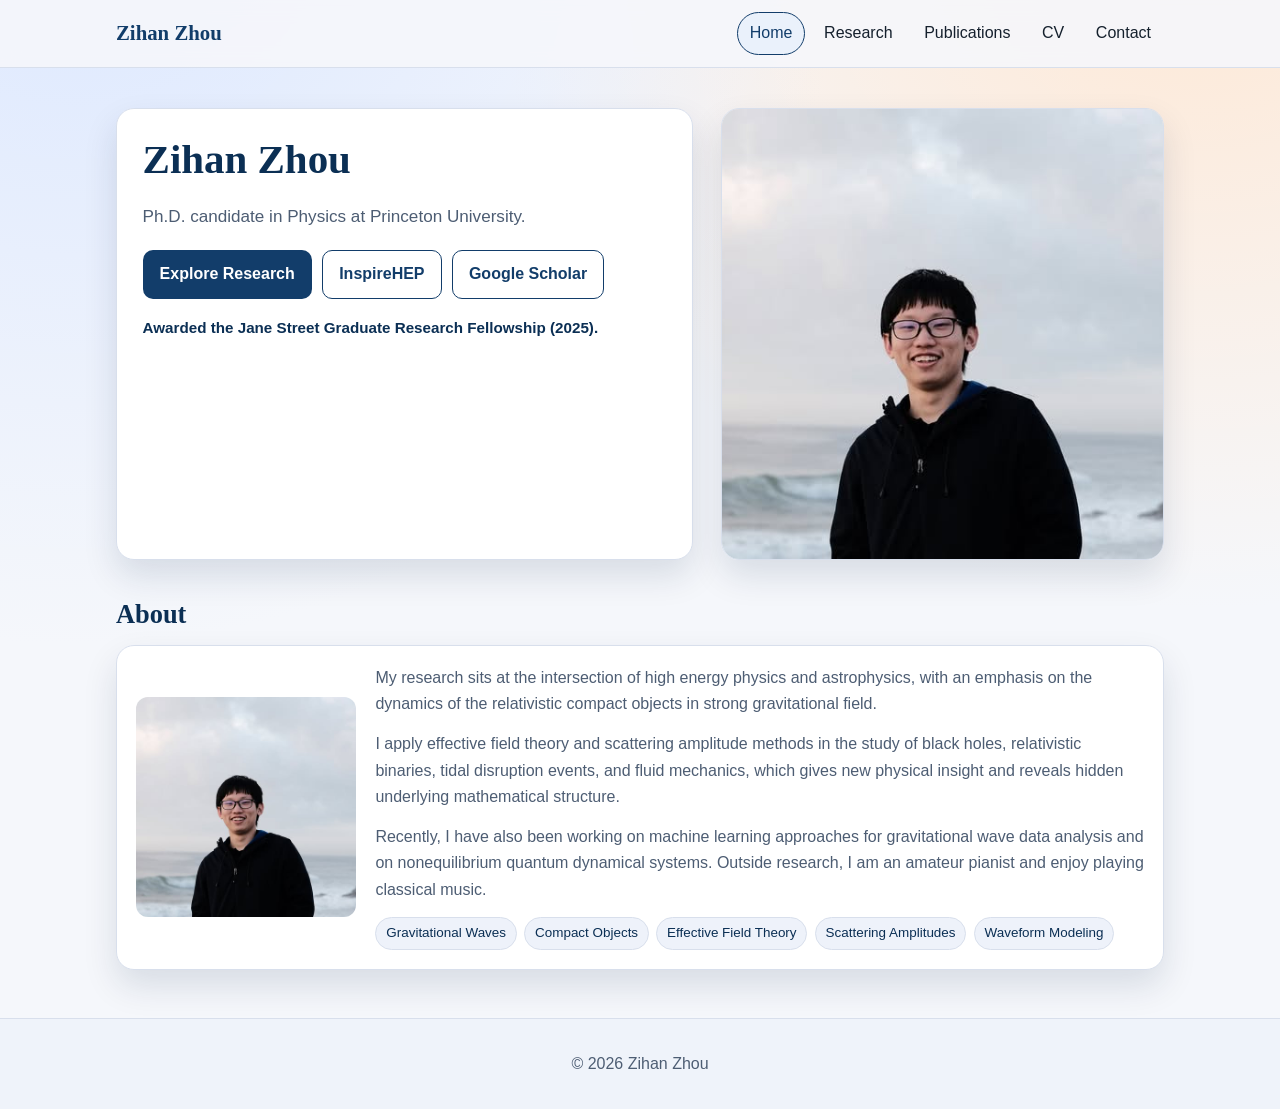
==== index.html @ 956c6ccf "Initial personal website" ====
<!DOCTYPE html>
<html lang="en">
<head>
  <meta charset="UTF-8">
  <meta name="viewport" content="width=device-width, initial-scale=1.0">
  <meta name="description" content="Zihan Zhou - Ph.D. candidate in theoretical physics at Princeton University, focused on gravitational wave physics and compact binaries.">
  <title>Zihan Zhou | Gravitational Wave Theory</title>
  <link rel="stylesheet" href="style.css">
</head>
<body>
  <nav class="site-nav">
    <div class="site-nav-inner">
      <a class="brand" href="index.html">Zihan Zhou</a>
      <ul class="nav-links">
        <li><a class="active" href="index.html">Home</a></li>
        <li><a href="research.html">Research</a></li>
        <li><a href="publications.html">Publications</a></li>
        <li><a href="cv.html">CV</a></li>
        <li><a href="contact.html">Contact</a></li>
      </ul>
    </div>
  </nav>

  <main>
    <header class="hero">
      <div class="hero-text" data-animate style="--delay: 0.05s;">
        <h1>Zihan Zhou</h1>
        <p class="lead">
          Ph.D. candidate in Physics at Princeton University.
        </p>
        <div class="actions">
          <a class="btn primary" href="research.html">Explore Research</a>
          <a class="btn ghost" href="https://inspirehep.net/authors/1829935?ui-citation-summary=true" target="_blank" rel="noopener">InspireHEP</a>
          <a class="btn ghost" href="https://scholar.google.com/citations?user=hZ7gmYwAAAAJ&amp;hl=en&amp;oi=ao" target="_blank" rel="noopener">Google Scholar</a>
        </div>
        <p class="hero-note">Awarded the Jane Street Graduate Research Fellowship (2025).</p>
      </div>
      <figure class="hero-photo" data-animate style="--delay: 0.2s;">
        <img src="zihan-home.jpg" alt="Portrait of Zihan Zhou">
      </figure>
    </header>

    <section class="section" data-animate style="--delay: 0.28s;">
      <h2>About</h2>
      <div class="about-panel">
        <img src="zihan-home.jpg" alt="Zihan Zhou">
        <div>
          <p>
            My research sits at the intersection of high energy physics and astrophysics, with an emphasis on
            the dynamics of the relativistic compact objects in strong gravitational field.
          </p>
          <p>
            I apply effective field theory and scattering amplitude methods in the study of black holes, 
            relativistic binaries, tidal disruption events, and fluid mechanics, which gives new physical insight
            and reveals hidden underlying mathematical structure.
          </p>
          <p>
            Recently, I have also been working on machine learning approaches for gravitational wave data analysis and
            on nonequilibrium quantum dynamical systems. Outside research, I am an amateur pianist and enjoy playing
            classical music.
          </p>
          <div class="tag-row">
            <span class="tag">Gravitational Waves</span>
            <span class="tag">Compact Objects</span>
            <span class="tag">Effective Field Theory</span>
            <span class="tag">Scattering Amplitudes</span>
            <span class="tag">Waveform Modeling</span>
          </div>
        </div>
      </div>
    </section>

  </main>

  <footer>
    <p>&copy; 2026 Zihan Zhou</p>
  </footer>
</body>
</html>
---- style.css ----
:root {
  --bg: #f5f7fb;
  --surface: #ffffff;
  --surface-soft: #eef2fa;
  --ink: #15202d;
  --muted: #4d5d73;
  --primary: #123d6a;
  --primary-strong: #0b2f54;
  --accent: #b9691a;
  --line: #d8dfec;
  --shadow: 0 16px 34px rgba(12, 34, 62, 0.12);
  --radius-lg: 18px;
  --radius-md: 12px;
  --max-width: 1080px;
}

* {
  box-sizing: border-box;
}

html,
body {
  margin: 0;
  padding: 0;
}

body {
  font-family: "Avenir Next", "Trebuchet MS", "Segoe UI", sans-serif;
  line-height: 1.65;
  color: var(--ink);
  background:
    radial-gradient(circle at 6% -12%, #dbe7ff 0%, transparent 45%),
    radial-gradient(circle at 94% -10%, #ffe7d2 0%, transparent 42%),
    var(--bg);
}

h1,
h2,
h3 {
  line-height: 1.25;
  margin-top: 0;
}

main h1,
main h2,
main h3 {
  font-family: "Palatino Linotype", "Book Antiqua", Palatino, serif;
  color: var(--primary-strong);
}

a {
  color: var(--primary);
  text-decoration: none;
}

a:hover {
  text-decoration: underline;
}

.site-nav {
  position: sticky;
  top: 0;
  z-index: 1000;
  backdrop-filter: blur(9px);
  background: rgba(245, 247, 251, 0.9);
  border-bottom: 1px solid var(--line);
}

.site-nav-inner {
  max-width: var(--max-width);
  margin: 0 auto;
  padding: 0.75rem 1rem;
  display: flex;
  align-items: center;
  justify-content: space-between;
  flex-wrap: wrap;
  gap: 0.9rem;
}

.brand {
  font-family: "Palatino Linotype", "Book Antiqua", Palatino, serif;
  font-size: 1.3rem;
  font-weight: 700;
  color: var(--primary);
}

.nav-links {
  list-style: none;
  display: flex;
  flex-wrap: wrap;
  gap: 0.35rem;
  padding: 0;
  margin: 0;
}

.nav-links a {
  display: inline-block;
  padding: 0.45rem 0.75rem;
  border-radius: 999px;
  border: 1px solid transparent;
  color: var(--ink);
}

.nav-links a:hover,
.nav-links a:focus-visible {
  text-decoration: none;
  border-color: var(--line);
  background: var(--surface);
}

.nav-links a.active {
  border-color: var(--primary);
  color: var(--primary);
  background: #eaf1fb;
}

main {
  max-width: var(--max-width);
  margin: 0 auto;
  padding: 2rem 1rem 3rem;
}

.hero {
  display: grid;
  grid-template-columns: 1.3fr 1fr;
  gap: 1.75rem;
  align-items: stretch;
  margin-top: 0.5rem;
}

.hero-text {
  background: var(--surface);
  border: 1px solid var(--line);
  border-radius: var(--radius-lg);
  box-shadow: var(--shadow);
  padding: 1.6rem;
}

.eyebrow {
  margin: 0 0 0.55rem;
  font-size: 0.8rem;
  letter-spacing: 0.09em;
  text-transform: uppercase;
  color: var(--accent);
  font-weight: 700;
}

.hero h1 {
  font-size: clamp(2rem, 3.2vw, 3.05rem);
  margin-bottom: 0.9rem;
}

.lead {
  font-size: 1.07rem;
  color: var(--muted);
  margin-bottom: 1.2rem;
}

.hero-note {
  margin: 1rem 0 0;
  font-size: 0.95rem;
  color: var(--primary-strong);
  font-weight: 600;
}

.actions {
  display: flex;
  flex-wrap: wrap;
  gap: 0.65rem;
}

.btn {
  display: inline-block;
  padding: 0.65rem 1rem;
  border-radius: 10px;
  border: 1px solid transparent;
  font-weight: 650;
  text-decoration: none;
}

.btn:hover {
  text-decoration: none;
}

.btn.primary {
  background: var(--primary);
  color: #ffffff;
}

.btn.primary:hover {
  background: var(--primary-strong);
}

.btn.ghost {
  background: #ffffff;
  border-color: var(--primary);
  color: var(--primary);
}

.btn.ghost:hover {
  background: #ebf2fb;
}

.stats {
  list-style: none;
  margin: 1.35rem 0 0;
  padding: 0;
  display: flex;
  flex-wrap: wrap;
  gap: 0.6rem;
}

.stats li {
  min-width: 145px;
  background: var(--surface-soft);
  border: 1px solid var(--line);
  border-radius: 10px;
  padding: 0.6rem 0.75rem;
}

.stats strong {
  display: block;
  font-size: 1.15rem;
  color: var(--primary-strong);
}

.stats span {
  font-size: 0.88rem;
  color: var(--muted);
}

.hero-photo {
  margin: 0;
  border-radius: var(--radius-lg);
  overflow: hidden;
  border: 1px solid var(--line);
  box-shadow: var(--shadow);
  min-height: 380px;
}

.hero-photo img {
  width: 100%;
  height: 100%;
  object-fit: cover;
}

.section {
  margin-top: 2.4rem;
}

.section h2 {
  margin-bottom: 0.85rem;
  font-size: 1.65rem;
}

.about-panel {
  display: grid;
  grid-template-columns: 220px 1fr;
  gap: 1.2rem;
  align-items: center;
  background: var(--surface);
  border: 1px solid var(--line);
  border-radius: var(--radius-lg);
  box-shadow: var(--shadow);
  padding: 1.2rem;
}

.about-panel img {
  width: 100%;
  border-radius: var(--radius-md);
  object-fit: cover;
  aspect-ratio: 1 / 1;
}

.about-panel p {
  margin: 0 0 0.85rem;
  color: var(--muted);
}

.tag-row {
  display: flex;
  flex-wrap: wrap;
  gap: 0.45rem;
}

.tag {
  display: inline-block;
  border-radius: 999px;
  border: 1px solid var(--line);
  background: var(--surface-soft);
  color: var(--primary-strong);
  font-size: 0.84rem;
  padding: 0.27rem 0.62rem;
}

.card-grid {
  display: grid;
  grid-template-columns: repeat(auto-fit, minmax(230px, 1fr));
  gap: 0.9rem;
}

.card {
  background: var(--surface);
  border: 1px solid var(--line);
  border-radius: var(--radius-md);
  box-shadow: var(--shadow);
  padding: 1rem;
}

.card h3 {
  margin-bottom: 0.55rem;
  font-size: 1.13rem;
}

.card p {
  color: var(--muted);
  margin: 0 0 0.6rem;
}

.project-list,
.timeline,
.publication-list,
.clean-list {
  margin: 0;
  padding: 0;
  list-style: none;
}

.project-list {
  display: grid;
  gap: 0.85rem;
}

.project {
  background: var(--surface);
  border: 1px solid var(--line);
  border-radius: var(--radius-md);
  box-shadow: var(--shadow);
  padding: 1rem;
}

.project h3 {
  margin-bottom: 0.4rem;
  font-size: 1.08rem;
}

.project p {
  margin: 0 0 0.45rem;
  color: var(--muted);
}

.project-meta {
  font-size: 0.9rem;
  color: var(--muted);
}

.timeline {
  display: grid;
  gap: 0.65rem;
}

.timeline li {
  position: relative;
  padding: 0.7rem 0.9rem 0.7rem 1rem;
  border-left: 3px solid var(--primary);
  background: var(--surface);
  border: 1px solid var(--line);
  border-radius: 0 var(--radius-md) var(--radius-md) 0;
}

.timeline .when {
  display: block;
  font-size: 0.84rem;
  color: var(--accent);
  font-weight: 700;
  margin-bottom: 0.15rem;
}

.publication-list {
  display: grid;
  gap: 0.8rem;
  margin-top: 0.95rem;
}

.publication-item {
  background: var(--surface);
  border: 1px solid var(--line);
  border-radius: var(--radius-md);
  box-shadow: var(--shadow);
  padding: 0.95rem;
}

.publication-item h3 {
  margin-bottom: 0.35rem;
  font-size: 1.03rem;
}

.publication-item p {
  margin: 0.2rem 0;
  color: var(--muted);
}

.publication-links {
  font-size: 0.92rem;
}

.publication-links a:not(:last-child)::after {
  content: "|";
  margin: 0 0.45rem;
  color: var(--muted);
}

.cv-grid {
  display: grid;
  grid-template-columns: repeat(auto-fit, minmax(220px, 1fr));
  gap: 0.85rem;
  margin-bottom: 1rem;
}

.cv-preview {
  width: 100%;
  height: 850px;
  border: 1px solid var(--line);
  border-radius: var(--radius-md);
  background: #ffffff;
}

.clean-list li {
  background: var(--surface);
  border: 1px solid var(--line);
  border-radius: var(--radius-md);
  box-shadow: var(--shadow);
  padding: 0.75rem 0.85rem;
  margin-bottom: 0.6rem;
}

.contact-layout {
  display: grid;
  grid-template-columns: 1fr 1.2fr;
  gap: 1rem;
}

.contact-card {
  background: var(--surface);
  border: 1px solid var(--line);
  border-radius: var(--radius-md);
  box-shadow: var(--shadow);
  padding: 1rem;
}

.contact-card h2,
.contact-card h3 {
  margin-bottom: 0.55rem;
}

.contact-card p {
  color: var(--muted);
  margin: 0 0 0.7rem;
}

.contact-list {
  list-style: none;
  padding: 0;
  margin: 0;
}

.contact-list li {
  margin-bottom: 0.45rem;
}

.contact-form {
  display: grid;
  gap: 0.65rem;
}

.contact-form label {
  font-weight: 600;
  color: var(--primary-strong);
}

.contact-form input,
.contact-form textarea {
  width: 100%;
  padding: 0.58rem 0.65rem;
  border-radius: 9px;
  border: 1px solid #b9c6dd;
  font: inherit;
  color: var(--ink);
  background: #ffffff;
}

.contact-form textarea {
  min-height: 145px;
  resize: vertical;
}

.contact-form button {
  justify-self: start;
  border: none;
  border-radius: 9px;
  background: var(--primary);
  color: #ffffff;
  padding: 0.62rem 0.95rem;
  font: inherit;
  font-weight: 650;
  cursor: pointer;
}

.contact-form button:hover {
  background: var(--primary-strong);
}

.form-note {
  font-size: 0.86rem;
  color: var(--muted);
}

footer {
  border-top: 1px solid var(--line);
  text-align: center;
  color: var(--muted);
  padding: 1rem;
  background: rgba(238, 242, 250, 0.75);
}

[data-animate] {
  opacity: 0;
  transform: translateY(14px);
  animation: rise 0.7s ease-out forwards;
  animation-delay: var(--delay, 0s);
}

@keyframes rise {
  to {
    opacity: 1;
    transform: translateY(0);
  }
}

@media (max-width: 900px) {
  .hero {
    grid-template-columns: 1fr;
  }

  .about-panel {
    grid-template-columns: 1fr;
  }

  .contact-layout {
    grid-template-columns: 1fr;
  }
}

@media (max-width: 640px) {
  main {
    padding: 1.4rem 0.85rem 2.3rem;
  }

  .site-nav-inner {
    padding: 0.65rem 0.85rem;
  }

  .hero-text {
    padding: 1.1rem;
  }

  .stats li {
    min-width: 130px;
    flex: 1 1 45%;
  }

  .hero-photo {
    min-height: 310px;
  }

  .cv-preview {
    height: 560px;
  }
}
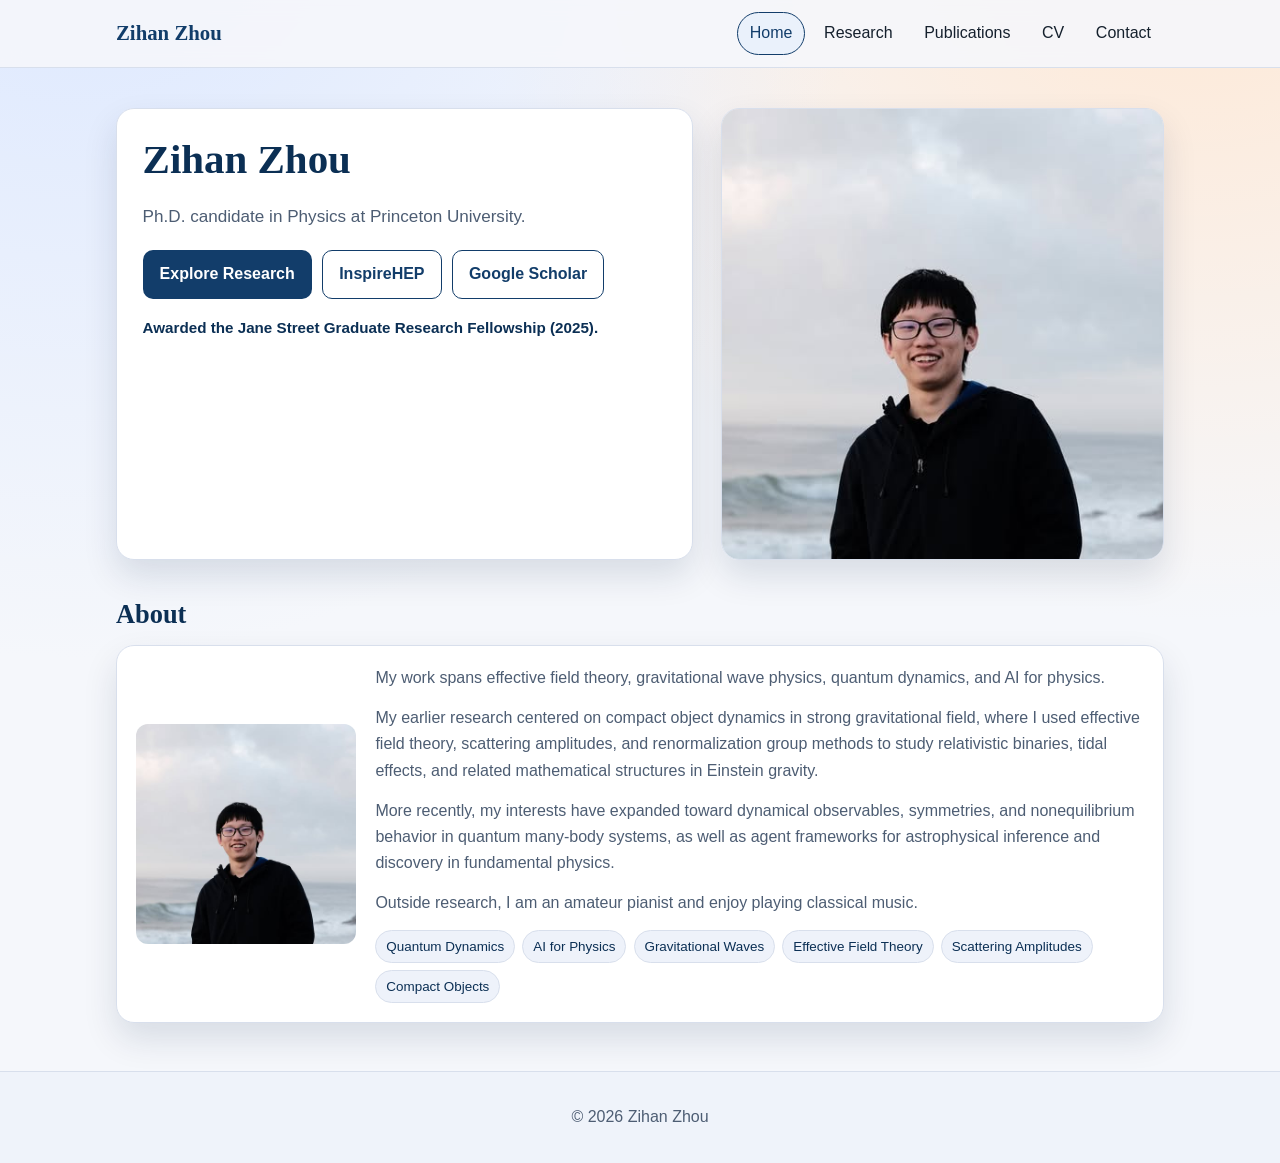
==== commit 4f941cec: "Refresh homepage, research, and publications" ====
--- a/index.html
+++ b/index.html
@@ -3,8 +3,8 @@
 <head>
   <meta charset="UTF-8">
   <meta name="viewport" content="width=device-width, initial-scale=1.0">
-  <meta name="description" content="Zihan Zhou - Ph.D. candidate in theoretical physics at Princeton University, focused on gravitational wave physics and compact binaries.">
-  <title>Zihan Zhou | Gravitational Wave Theory</title>
+  <meta name="description" content="Zihan Zhou is a Ph.D. candidate in Physics at Princeton University working on gravitational wave astrophysics, quantum dynamics, and AI for physics.">
+  <title>Zihan Zhou | Physics at Princeton</title>
   <link rel="stylesheet" href="style.css">
 </head>
 <body>
@@ -46,25 +46,28 @@
         <img src="zihan-home.jpg" alt="Zihan Zhou">
         <div>
           <p>
-            My research sits at the intersection of high energy physics and astrophysics, with an emphasis on
-            the dynamics of the relativistic compact objects in strong gravitational field.
+            My work spans effective field theory, gravitational wave physics, quantum dynamics, and AI for physics.
           </p>
           <p>
-            I apply effective field theory and scattering amplitude methods in the study of black holes, 
-            relativistic binaries, tidal disruption events, and fluid mechanics, which gives new physical insight
-            and reveals hidden underlying mathematical structure.
+            My earlier research centered on compact object dynamics in strong gravitational field, where I used effective field theory,
+            scattering amplitudes, and renormalization group methods to study relativistic binaries, tidal effects, and
+            related mathematical structures in Einstein gravity.
           </p>
           <p>
-            Recently, I have also been working on machine learning approaches for gravitational wave data analysis and
-            on nonequilibrium quantum dynamical systems. Outside research, I am an amateur pianist and enjoy playing
-            classical music.
+            More recently, my interests have expanded toward dynamical observables, symmetries, and nonequilibrium
+            behavior in quantum many-body systems, as well as agent frameworks for astrophysical inference and
+            discovery in fundamental physics.
+          </p>
+          <p>
+            Outside research, I am an amateur pianist and enjoy playing classical music.
           </p>
           <div class="tag-row">
+            <span class="tag">Quantum Dynamics</span>
+            <span class="tag">AI for Physics</span>
             <span class="tag">Gravitational Waves</span>
-            <span class="tag">Compact Objects</span>
             <span class="tag">Effective Field Theory</span>
             <span class="tag">Scattering Amplitudes</span>
-            <span class="tag">Waveform Modeling</span>
+            <span class="tag">Compact Objects</span>
           </div>
         </div>
       </div>
--- a/style.css
+++ b/style.css
@@ -317,6 +317,65 @@
   margin: 0 0 0.6rem;
 }
 
+.highlight-section {
+  position: relative;
+  overflow: hidden;
+  background:
+    radial-gradient(circle at 0% 0%, rgba(255, 231, 210, 0.7) 0%, transparent 32%),
+    radial-gradient(circle at 100% 0%, rgba(219, 231, 255, 0.9) 0%, transparent 34%),
+    linear-gradient(180deg, rgba(255, 255, 255, 0.92) 0%, rgba(238, 242, 250, 0.82) 100%);
+  border: 1px solid var(--line);
+  border-radius: var(--radius-lg);
+  box-shadow: var(--shadow);
+  padding: 1.25rem;
+}
+
+.highlight-section::before {
+  content: "";
+  position: absolute;
+  inset: 0 auto auto 0;
+  width: 100%;
+  height: 5px;
+  background: linear-gradient(90deg, var(--accent), var(--primary));
+}
+
+.highlight-section h2 {
+  margin-bottom: 1rem;
+}
+
+.highlight-list {
+  display: grid;
+  gap: 0.85rem;
+}
+
+.clean-list.highlight-list li {
+  position: relative;
+  background: rgba(255, 255, 255, 0.8);
+  border: 1px solid rgba(216, 223, 236, 0.95);
+  border-radius: 14px;
+  box-shadow: 0 12px 26px rgba(12, 34, 62, 0.08);
+  padding: 1rem 1rem 1rem 4rem;
+  font-size: 1.02rem;
+  line-height: 1.75;
+  color: var(--ink);
+}
+
+.clean-list.highlight-list li::before {
+  content: "";
+  position: absolute;
+  left: 1.3rem;
+  top: 1.18rem;
+  width: 0.78rem;
+  height: 0.78rem;
+  border-radius: 999px;
+  background: linear-gradient(135deg, var(--accent), var(--primary));
+  box-shadow: 0 0 0 5px rgba(185, 105, 26, 0.12);
+}
+
+.highlight-list a {
+  font-weight: 700;
+}
+
 .project-list,
 .timeline,
 .publication-list,
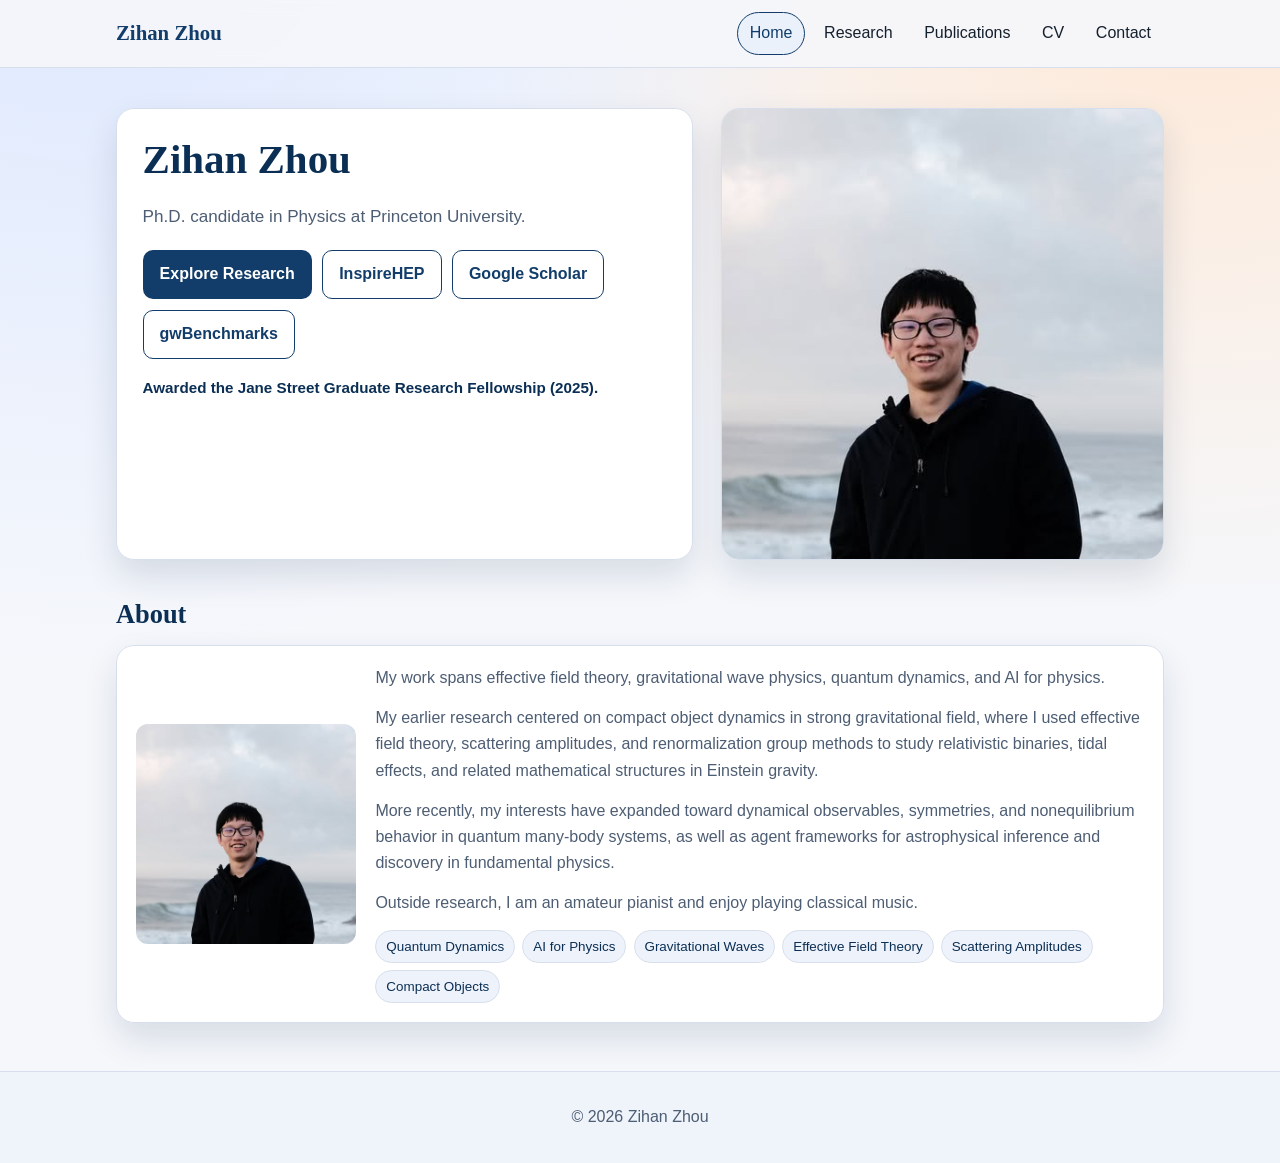
==== commit 1a2990aa: "Add gwBenchmarks link" ====
--- a/index.html
+++ b/index.html
@@ -32,6 +32,7 @@
           <a class="btn primary" href="research.html">Explore Research</a>
           <a class="btn ghost" href="https://inspirehep.net/authors/1829935?ui-citation-summary=true" target="_blank" rel="noopener">InspireHEP</a>
           <a class="btn ghost" href="https://scholar.google.com/citations?user=hZ7gmYwAAAAJ&amp;hl=en&amp;oi=ao" target="_blank" rel="noopener">Google Scholar</a>
+          <a class="btn ghost" href="https://tousifislam.com/gwBenchmarks/" target="_blank" rel="noopener">gwBenchmarks</a>
         </div>
         <p class="hero-note">Awarded the Jane Street Graduate Research Fellowship (2025).</p>
       </div>
